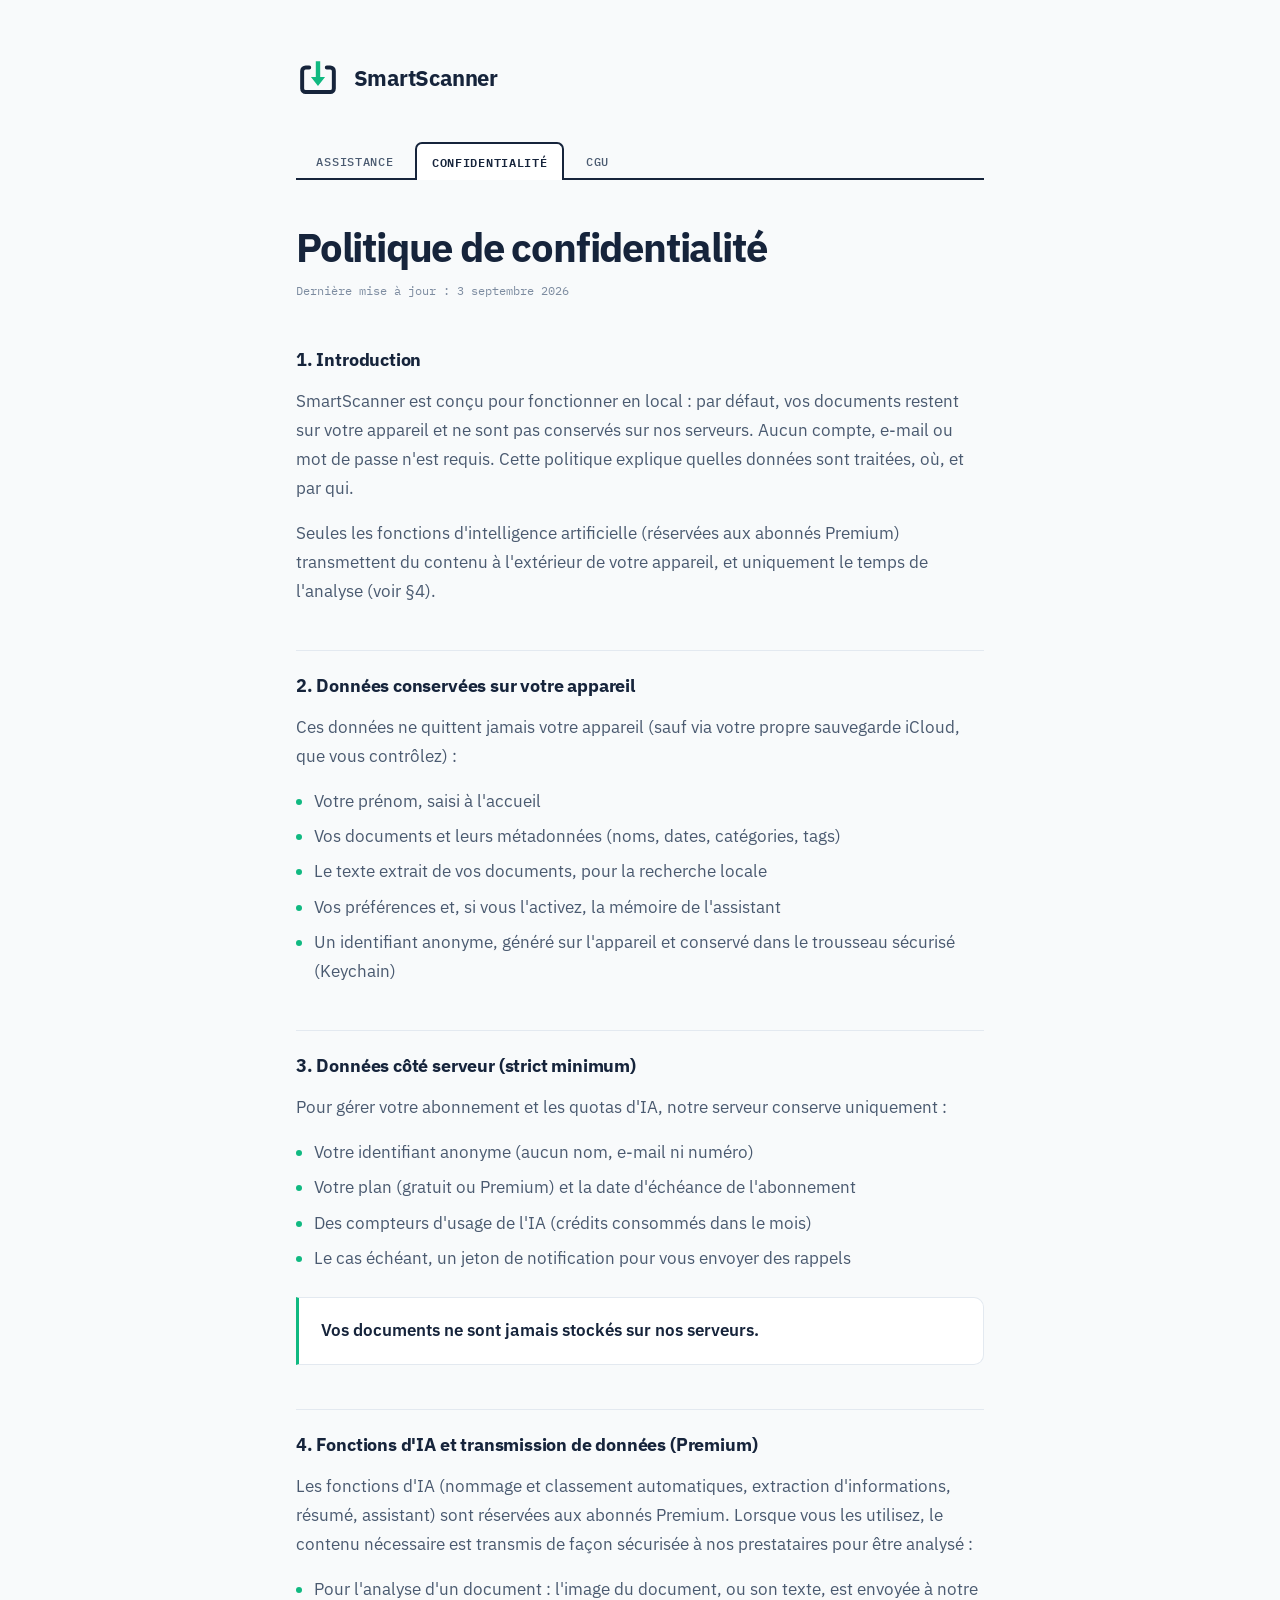
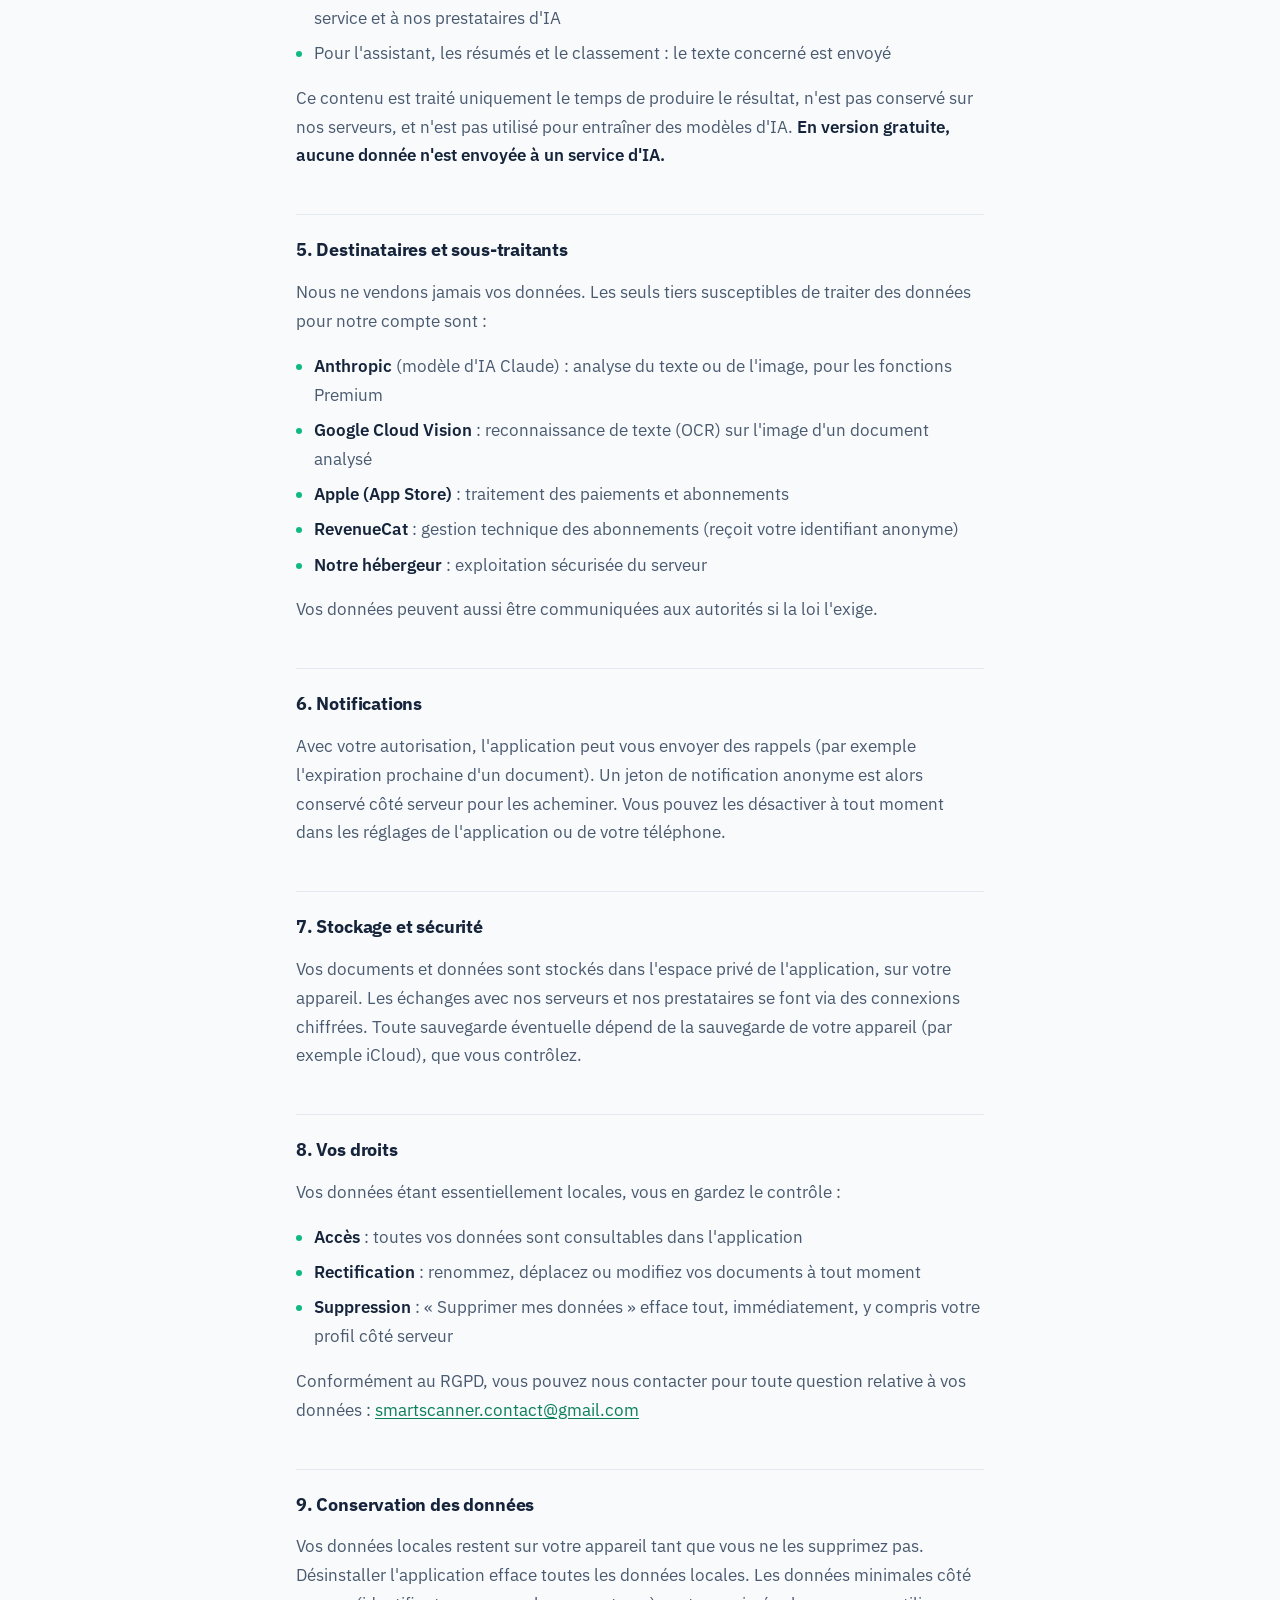
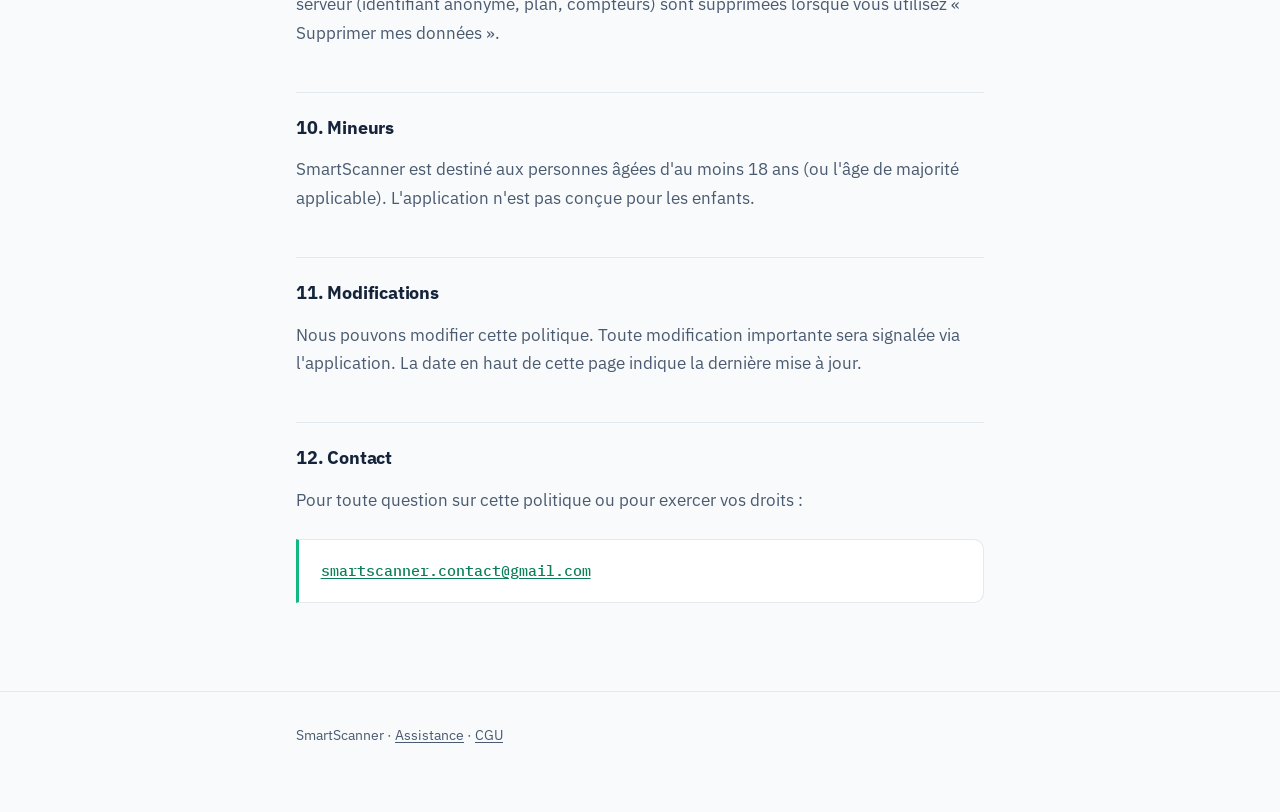
==== privacy.html @ 3f23e937 "Add files via upload" ====
<!doctype html>
<html lang="fr">
<head>
<meta charset="utf-8">
<meta name="viewport" content="width=device-width, initial-scale=1">
<title>Politique de confidentialité · SmartScanner</title>
<meta name="description" content="Politique de confidentialité de SmartScanner : données conservées sur l'appareil, données serveur, fonctions d'IA et sous-traitants.">
<link rel="stylesheet" href="style.css">
</head>
<body>

<header class="masthead">
  <div class="wrap">
    <a class="brand" href="index.html">
      <svg viewBox="0 0 100 100" aria-hidden="true">
        <path d="M30 26 H22 A8 8 0 0 0 14 34 V74 A8 8 0 0 0 22 82 H78 A8 8 0 0 0 86 74 V34 A8 8 0 0 0 78 26 H70"
              fill="none" stroke="#16243b" stroke-width="9" stroke-linecap="round" stroke-linejoin="round"/>
        <path d="M45 12 H55 V48 H66 L50 68 L34 48 H45 Z" fill="#10b981"/>
      </svg>
      <span class="brand-name">SmartScanner</span>
    </a>

    <nav class="tabs">
      <a class="tab" href="index.html">Assistance</a>
      <a class="tab" href="privacy.html" aria-current="page">Confidentialité</a>
      <a class="tab" href="terms.html">CGU</a>
    </nav>
  </div>
</header>

<main>
  <div class="wrap">

    <h1>Politique de confidentialité</h1>
    <p class="updated">Dernière mise à jour : 3 septembre 2026</p>

    <section>
      <h2>1. Introduction</h2>
      <p>
        SmartScanner est conçu pour fonctionner en local : par défaut, vos documents restent sur
        votre appareil et ne sont pas conservés sur nos serveurs. Aucun compte, e-mail ou mot de
        passe n'est requis. Cette politique explique quelles données sont traitées, où, et par qui.
      </p>
      <p>
        Seules les fonctions d'intelligence artificielle (réservées aux abonnés Premium)
        transmettent du contenu à l'extérieur de votre appareil, et uniquement le temps de
        l'analyse (voir §4).
      </p>
    </section>

    <section>
      <h2>2. Données conservées sur votre appareil</h2>
      <p>
        Ces données ne quittent jamais votre appareil (sauf via votre propre sauvegarde iCloud, que
        vous contrôlez) :
      </p>
      <ul>
        <li>Votre prénom, saisi à l'accueil</li>
        <li>Vos documents et leurs métadonnées (noms, dates, catégories, tags)</li>
        <li>Le texte extrait de vos documents, pour la recherche locale</li>
        <li>Vos préférences et, si vous l'activez, la mémoire de l'assistant</li>
        <li>Un identifiant anonyme, généré sur l'appareil et conservé dans le trousseau sécurisé (Keychain)</li>
      </ul>
    </section>

    <section>
      <h2>3. Données côté serveur (strict minimum)</h2>
      <p>Pour gérer votre abonnement et les quotas d'IA, notre serveur conserve uniquement :</p>
      <ul>
        <li>Votre identifiant anonyme (aucun nom, e-mail ni numéro)</li>
        <li>Votre plan (gratuit ou Premium) et la date d'échéance de l'abonnement</li>
        <li>Des compteurs d'usage de l'IA (crédits consommés dans le mois)</li>
        <li>Le cas échéant, un jeton de notification pour vous envoyer des rappels</li>
      </ul>
      <div class="callout">
        <p><strong>Vos documents ne sont jamais stockés sur nos serveurs.</strong></p>
      </div>
    </section>

    <section>
      <h2>4. Fonctions d'IA et transmission de données (Premium)</h2>
      <p>
        Les fonctions d'IA (nommage et classement automatiques, extraction d'informations, résumé,
        assistant) sont réservées aux abonnés Premium. Lorsque vous les utilisez, le contenu
        nécessaire est transmis de façon sécurisée à nos prestataires pour être analysé :
      </p>
      <ul>
        <li>Pour l'analyse d'un document : l'image du document, ou son texte, est envoyée à notre service et à nos prestataires d'IA</li>
        <li>Pour l'assistant, les résumés et le classement : le texte concerné est envoyé</li>
      </ul>
      <p>
        Ce contenu est traité uniquement le temps de produire le résultat, n'est pas conservé sur
        nos serveurs, et n'est pas utilisé pour entraîner des modèles d'IA.
        <strong>En version gratuite, aucune donnée n'est envoyée à un service d'IA.</strong>
      </p>
    </section>

    <section>
      <h2>5. Destinataires et sous-traitants</h2>
      <p>
        Nous ne vendons jamais vos données. Les seuls tiers susceptibles de traiter des données
        pour notre compte sont :
      </p>
      <ul>
        <li><strong>Anthropic</strong> (modèle d'IA Claude) : analyse du texte ou de l'image, pour les fonctions Premium</li>
        <li><strong>Google Cloud Vision</strong> : reconnaissance de texte (OCR) sur l'image d'un document analysé</li>
        <li><strong>Apple (App Store)</strong> : traitement des paiements et abonnements</li>
        <li><strong>RevenueCat</strong> : gestion technique des abonnements (reçoit votre identifiant anonyme)</li>
        <li><strong>Notre hébergeur</strong> : exploitation sécurisée du serveur</li>
      </ul>
      <p>Vos données peuvent aussi être communiquées aux autorités si la loi l'exige.</p>
    </section>

    <section>
      <h2>6. Notifications</h2>
      <p>
        Avec votre autorisation, l'application peut vous envoyer des rappels (par exemple
        l'expiration prochaine d'un document). Un jeton de notification anonyme est alors conservé
        côté serveur pour les acheminer. Vous pouvez les désactiver à tout moment dans les réglages
        de l'application ou de votre téléphone.
      </p>
    </section>

    <section>
      <h2>7. Stockage et sécurité</h2>
      <p>
        Vos documents et données sont stockés dans l'espace privé de l'application, sur votre
        appareil. Les échanges avec nos serveurs et nos prestataires se font via des connexions
        chiffrées. Toute sauvegarde éventuelle dépend de la sauvegarde de votre appareil (par
        exemple iCloud), que vous contrôlez.
      </p>
    </section>

    <section>
      <h2>8. Vos droits</h2>
      <p>Vos données étant essentiellement locales, vous en gardez le contrôle :</p>
      <ul>
        <li><strong>Accès</strong> : toutes vos données sont consultables dans l'application</li>
        <li><strong>Rectification</strong> : renommez, déplacez ou modifiez vos documents à tout moment</li>
        <li><strong>Suppression</strong> : « Supprimer mes données » efface tout, immédiatement, y compris votre profil côté serveur</li>
      </ul>
      <p>
        Conformément au RGPD, vous pouvez nous contacter pour toute question relative à vos
        données : <a href="mailto:smartscanner.contact@gmail.com">smartscanner.contact@gmail.com</a>
      </p>
    </section>

    <section>
      <h2>9. Conservation des données</h2>
      <p>
        Vos données locales restent sur votre appareil tant que vous ne les supprimez pas.
        Désinstaller l'application efface toutes les données locales. Les données minimales côté
        serveur (identifiant anonyme, plan, compteurs) sont supprimées lorsque vous utilisez
        « Supprimer mes données ».
      </p>
    </section>

    <section>
      <h2>10. Mineurs</h2>
      <p>
        SmartScanner est destiné aux personnes âgées d'au moins 18 ans (ou l'âge de majorité
        applicable). L'application n'est pas conçue pour les enfants.
      </p>
    </section>

    <section>
      <h2>11. Modifications</h2>
      <p>
        Nous pouvons modifier cette politique. Toute modification importante sera signalée via
        l'application. La date en haut de cette page indique la dernière mise à jour.
      </p>
    </section>

    <section>
      <h2>12. Contact</h2>
      <p>Pour toute question sur cette politique ou pour exercer vos droits :</p>
      <div class="callout">
        <p class="mail"><a href="mailto:smartscanner.contact@gmail.com">smartscanner.contact@gmail.com</a></p>
      </div>
    </section>

  </div>
</main>

<footer>
  <div class="wrap">
    <p>
      SmartScanner ·
      <a href="index.html">Assistance</a> ·
      <a href="terms.html">CGU</a>
    </p>
  </div>
</footer>

</body>
</html>
---- style.css ----
/* SmartScanner · site public (pages légales + support).
   Palette reprise du logo : navy du bac, vert de la flèche. */

@import url('https://fonts.googleapis.com/css2?family=IBM+Plex+Mono:wght@500&family=IBM+Plex+Sans:wght@400;500;600;700&display=swap');

:root {
  --ink: #16243b;
  --ink-soft: #4a5a70;
  --ink-faint: #7d8ca0;
  --paper: #f8fafb;
  --surface: #ffffff;
  --green: #10b981;
  --green-deep: #0b7f5a;
  --rule: #e3e9f0;
  --measure: 46rem;
}

* { box-sizing: border-box; }

html { -webkit-text-size-adjust: 100%; }

body {
  margin: 0;
  background: var(--paper);
  color: var(--ink);
  font-family: 'IBM Plex Sans', system-ui, -apple-system, 'Segoe UI', sans-serif;
  font-size: 17px;
  line-height: 1.7;
}

.wrap {
  max-width: var(--measure);
  margin: 0 auto;
  padding: 0 1.5rem;
}

/* ---- En-tête marque ---- */

.masthead {
  padding: 3.5rem 0 0;
}

.brand {
  display: flex;
  align-items: center;
  gap: 0.85rem;
  text-decoration: none;
  color: inherit;
}

.brand svg { width: 44px; height: 44px; flex: none; }

.brand-name {
  font-size: 1.35rem;
  font-weight: 700;
  letter-spacing: -0.02em;
}

/* ---- Intercalaires (onglets), clin d'oeil aux intercalaires de l'app ---- */

.tabs {
  display: flex;
  gap: 0.35rem;
  margin: 2.5rem 0 0;
  border-bottom: 2px solid var(--ink);
  padding-left: 0.25rem;
}

.tab {
  font-family: 'IBM Plex Mono', ui-monospace, monospace;
  font-size: 0.74rem;
  font-weight: 500;
  letter-spacing: 0.06em;
  text-transform: uppercase;
  text-decoration: none;
  color: var(--ink-soft);
  padding: 0.5rem 0.9rem;
  border: 2px solid transparent;
  border-bottom: none;
  border-radius: 7px 7px 0 0;
  transform: translateY(2px);
}

.tab:hover { color: var(--ink); background: #eef2f6; }

.tab[aria-current='page'] {
  color: var(--ink);
  background: var(--surface);
  border-color: var(--ink);
  font-weight: 600;
}

/* ---- Contenu ---- */

main { padding: 2.75rem 0 4rem; }

h1 {
  font-size: clamp(1.85rem, 5vw, 2.5rem);
  line-height: 1.15;
  letter-spacing: -0.03em;
  margin: 0 0 0.6rem;
}

.updated {
  font-family: 'IBM Plex Mono', ui-monospace, monospace;
  font-size: 0.78rem;
  color: var(--ink-faint);
  margin: 0 0 2.5rem;
}

h2 {
  font-size: 1.12rem;
  letter-spacing: -0.01em;
  margin: 2.75rem 0 0.75rem;
  padding-top: 1.25rem;
  border-top: 1px solid var(--rule);
}

main > .wrap > section:first-of-type h2 { border-top: none; padding-top: 0; }

p { margin: 0 0 1rem; color: var(--ink-soft); }

ul { margin: 0 0 1rem; padding-left: 1.15rem; }

li { margin-bottom: 0.4rem; color: var(--ink-soft); }

li::marker { color: var(--green); }

strong { color: var(--ink); font-weight: 600; }

a { color: var(--green-deep); text-underline-offset: 2px; }

/* ---- Bloc mis en avant ---- */

.callout {
  background: var(--surface);
  border: 1px solid var(--rule);
  border-left: 3px solid var(--green);
  border-radius: 0 10px 10px 0;
  padding: 1.15rem 1.35rem;
  margin: 1.5rem 0;
}

.callout p:last-child { margin-bottom: 0; }

.lede {
  font-size: 1.12rem;
  color: var(--ink);
}

/* ---- Accueil ---- */

.hero-tagline {
  font-size: 1.2rem;
  color: var(--ink-soft);
  max-width: 34rem;
  margin: 0 0 2rem;
}

.cards {
  display: grid;
  gap: 1rem;
  grid-template-columns: repeat(auto-fit, minmax(230px, 1fr));
  margin: 1.75rem 0;
}

.card {
  display: block;
  background: var(--surface);
  border: 1px solid var(--rule);
  border-radius: 12px;
  padding: 1.25rem;
  text-decoration: none;
  color: inherit;
  transition: border-color 0.15s ease, transform 0.15s ease;
}

.card:hover { border-color: var(--green); transform: translateY(-2px); }

.card-label {
  font-family: 'IBM Plex Mono', ui-monospace, monospace;
  font-size: 0.7rem;
  letter-spacing: 0.08em;
  text-transform: uppercase;
  color: var(--green-deep);
}

.card-title { font-weight: 600; margin: 0.35rem 0 0.25rem; }

.card-desc { font-size: 0.92rem; color: var(--ink-faint); margin: 0; }

.mail {
  font-family: 'IBM Plex Mono', ui-monospace, monospace;
  font-size: 0.95rem;
  font-weight: 500;
  word-break: break-all;
}

/* ---- Pied ---- */

footer {
  border-top: 1px solid var(--rule);
  padding: 2rem 0 3rem;
  font-size: 0.86rem;
  color: var(--ink-faint);
}

footer a { color: var(--ink-soft); }

@media (max-width: 480px) {
  body { font-size: 16px; }
  .tabs { gap: 0.15rem; }
  .tab { padding: 0.45rem 0.6rem; font-size: 0.67rem; }
}
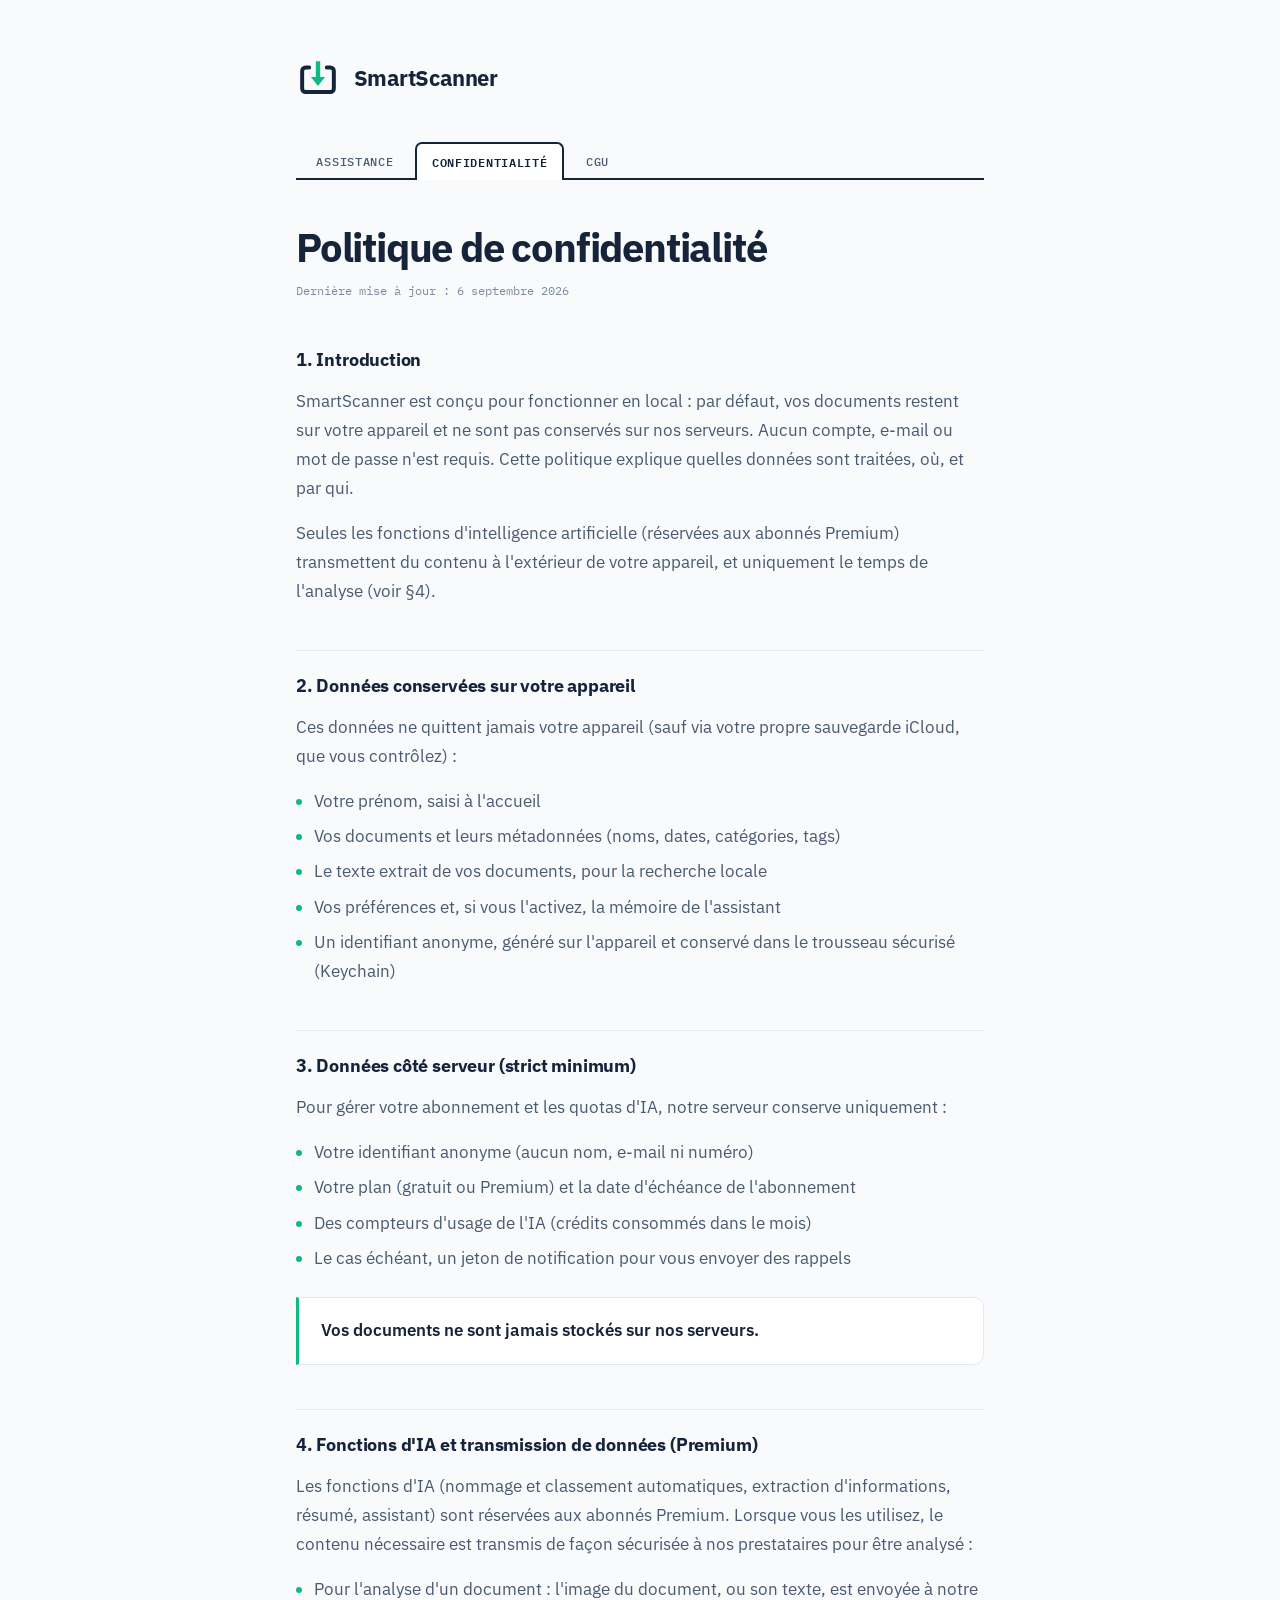
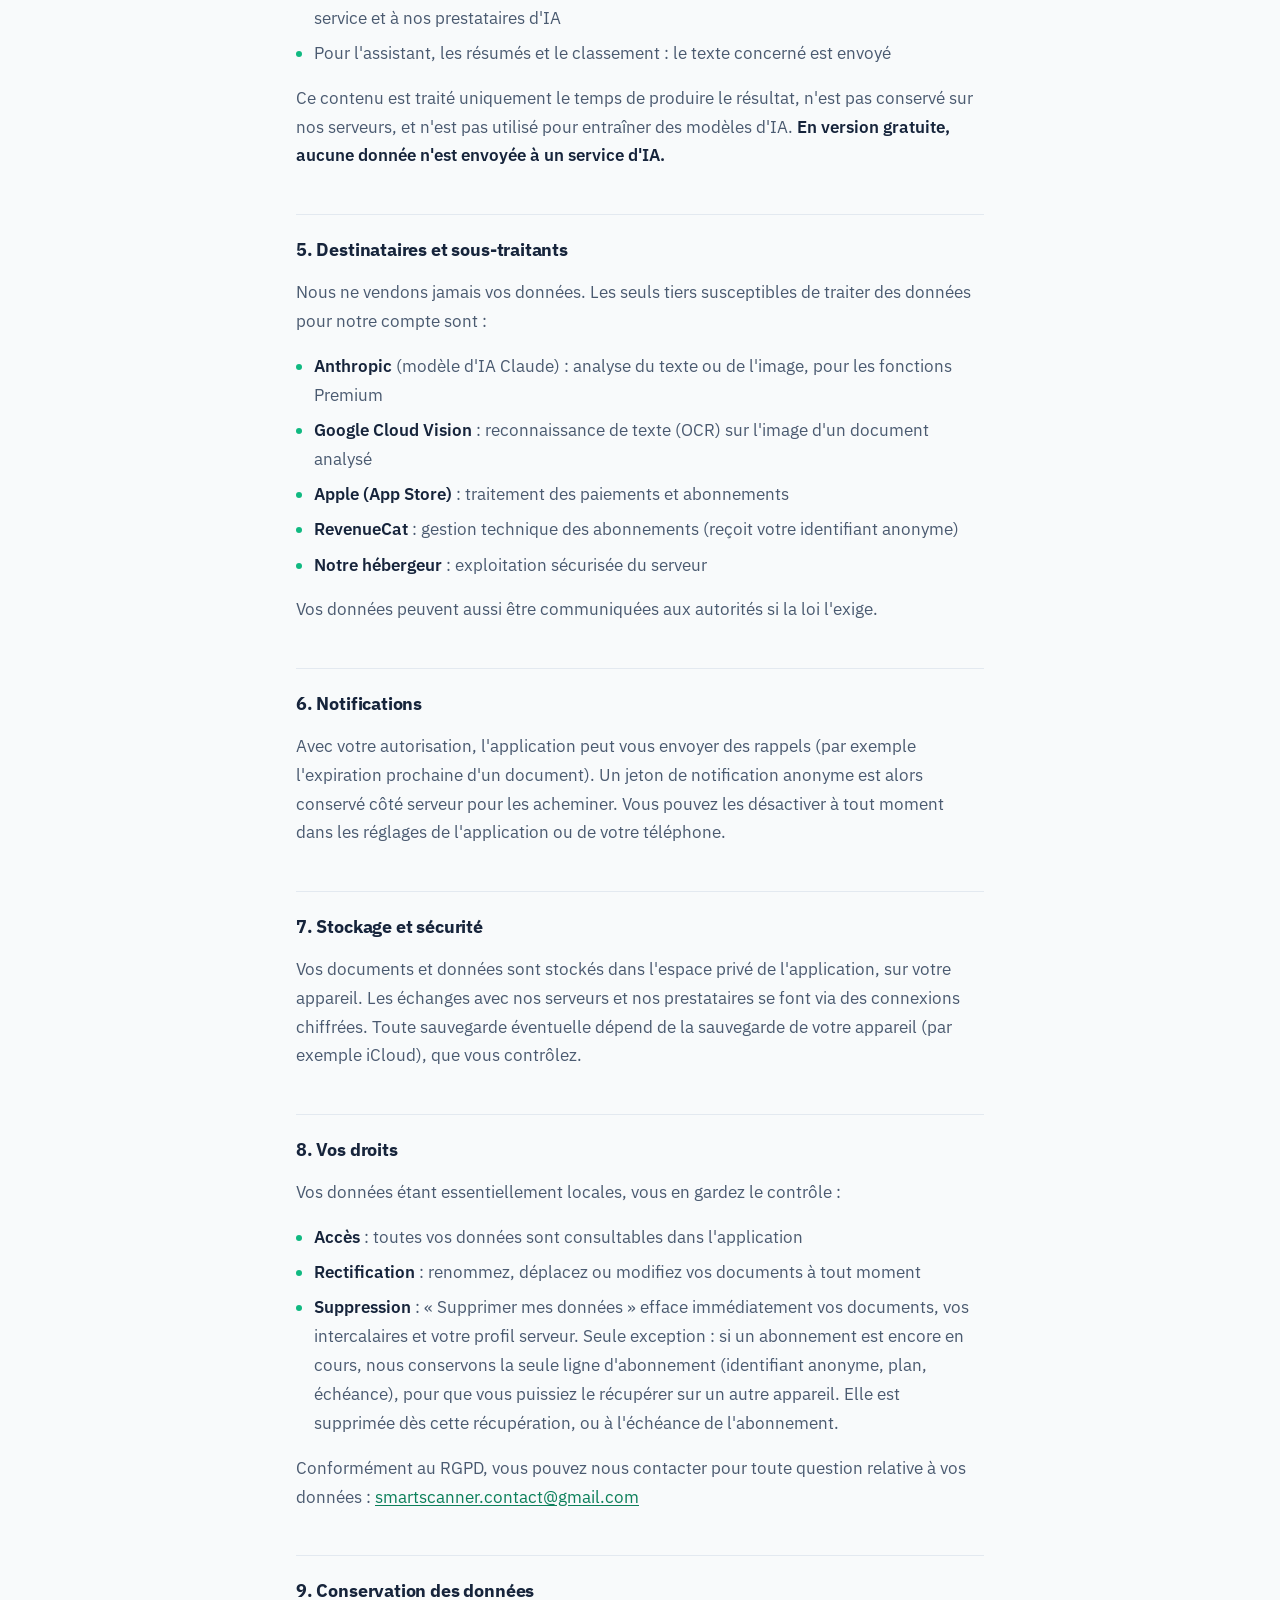
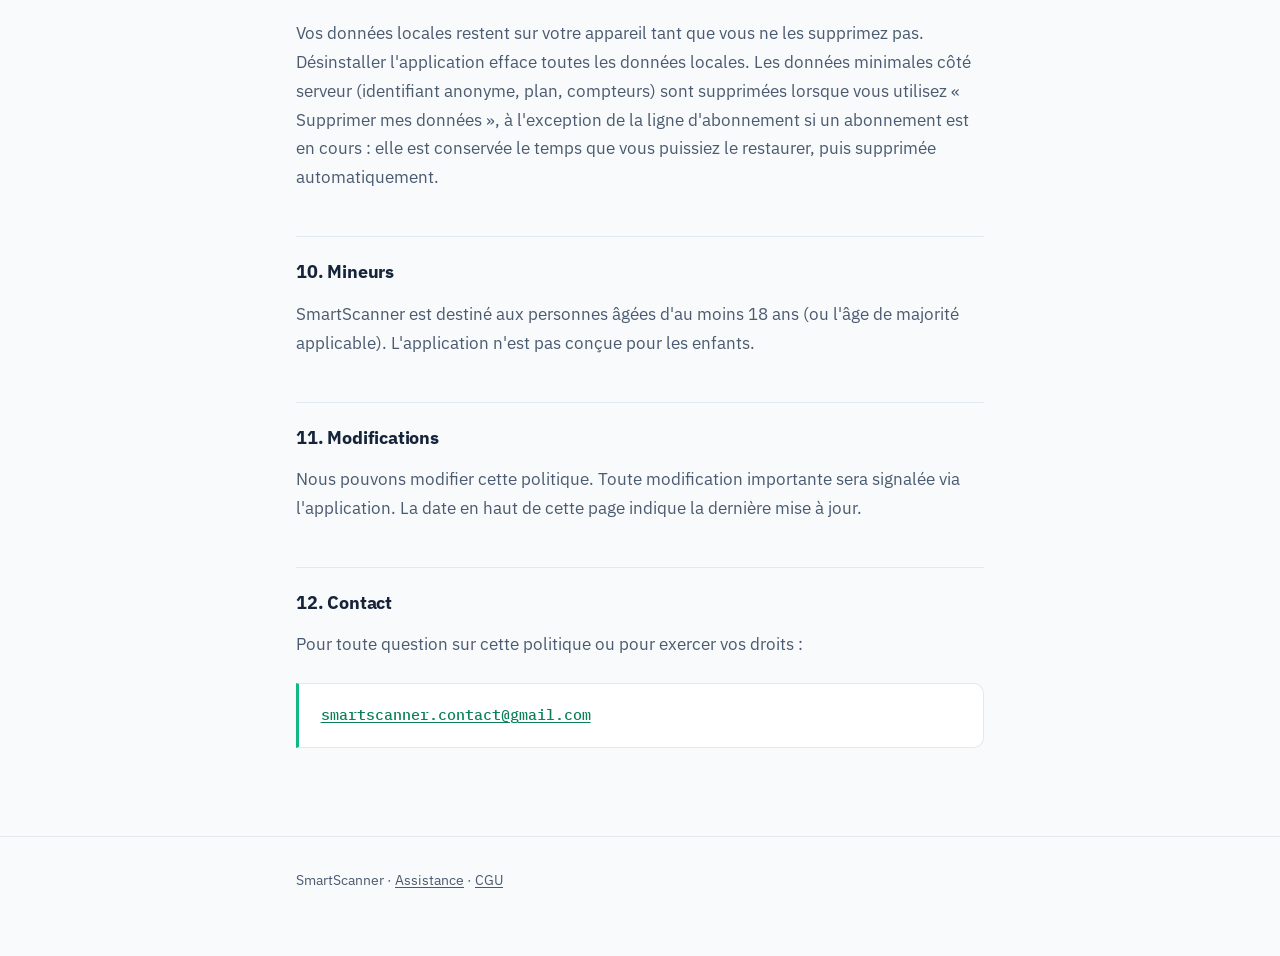
==== commit c25a666d: "Politique de confidentialite : conservation de la ligne d abonnement" ====
--- a/privacy.html
+++ b/privacy.html
@@ -32,7 +32,7 @@
   <div class="wrap">
 
     <h1>Politique de confidentialité</h1>
-    <p class="updated">Dernière mise à jour : 3 septembre 2026</p>
+    <p class="updated">Dernière mise à jour : 6 septembre 2026</p>
 
     <section>
       <h2>1. Introduction</h2>
@@ -137,7 +137,7 @@
       <ul>
         <li><strong>Accès</strong> : toutes vos données sont consultables dans l'application</li>
         <li><strong>Rectification</strong> : renommez, déplacez ou modifiez vos documents à tout moment</li>
-        <li><strong>Suppression</strong> : « Supprimer mes données » efface tout, immédiatement, y compris votre profil côté serveur</li>
+        <li><strong>Suppression</strong> : « Supprimer mes données » efface immédiatement vos documents, vos intercalaires et votre profil serveur. Seule exception : si un abonnement est encore en cours, nous conservons la seule ligne d'abonnement (identifiant anonyme, plan, échéance), pour que vous puissiez le récupérer sur un autre appareil. Elle est supprimée dès cette récupération, ou à l'échéance de l'abonnement.</li>
       </ul>
       <p>
         Conformément au RGPD, vous pouvez nous contacter pour toute question relative à vos
@@ -151,7 +151,9 @@
         Vos données locales restent sur votre appareil tant que vous ne les supprimez pas.
         Désinstaller l'application efface toutes les données locales. Les données minimales côté
         serveur (identifiant anonyme, plan, compteurs) sont supprimées lorsque vous utilisez
-        « Supprimer mes données ».
+        « Supprimer mes données », à l'exception de la ligne d'abonnement si un abonnement est en
+        cours : elle est conservée le temps que vous puissiez le restaurer, puis supprimée
+        automatiquement.
       </p>
     </section>
 
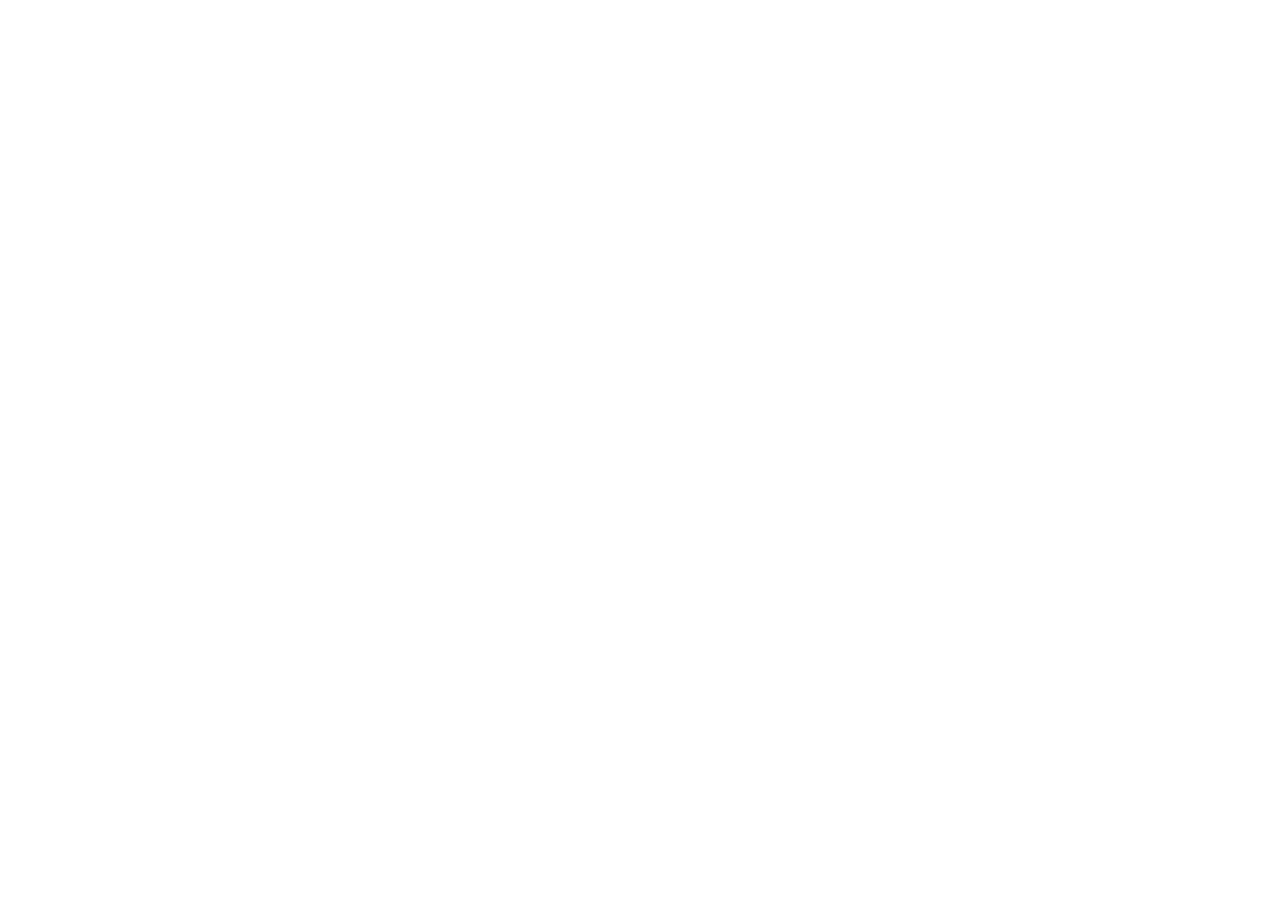
==== commit 2f43589c: "Rediriger vers le nouveau site SmartScanner Chaque page pointe désormais vers son équivalent sur htt" ====
--- a/privacy.html
+++ b/privacy.html
@@ -6,8 +6,11 @@
 <title>Politique de confidentialité · SmartScanner</title>
 <meta name="description" content="Politique de confidentialité de SmartScanner : données conservées sur l'appareil, données serveur, fonctions d'IA et sous-traitants.">
 <link rel="stylesheet" href="style.css">
+<link rel="canonical" href="https://smartscanner-enzouh.web.app/politique-confidentialite/">
+<meta http-equiv="refresh" content="0; url=https://smartscanner-enzouh.web.app/politique-confidentialite/">
 </head>
 <body>
+<p style="margin:0;padding:14px 18px;background:#ECFDF5;color:#1A2B4A;font:15px/1.5 system-ui,sans-serif;text-align:center">Cette page a déménagé : consultez <a href="https://smartscanner-enzouh.web.app/politique-confidentialite/">la politique de confidentialité de SmartScanner</a> sur le nouveau site.</p>
 
 <header class="masthead">
   <div class="wrap">
